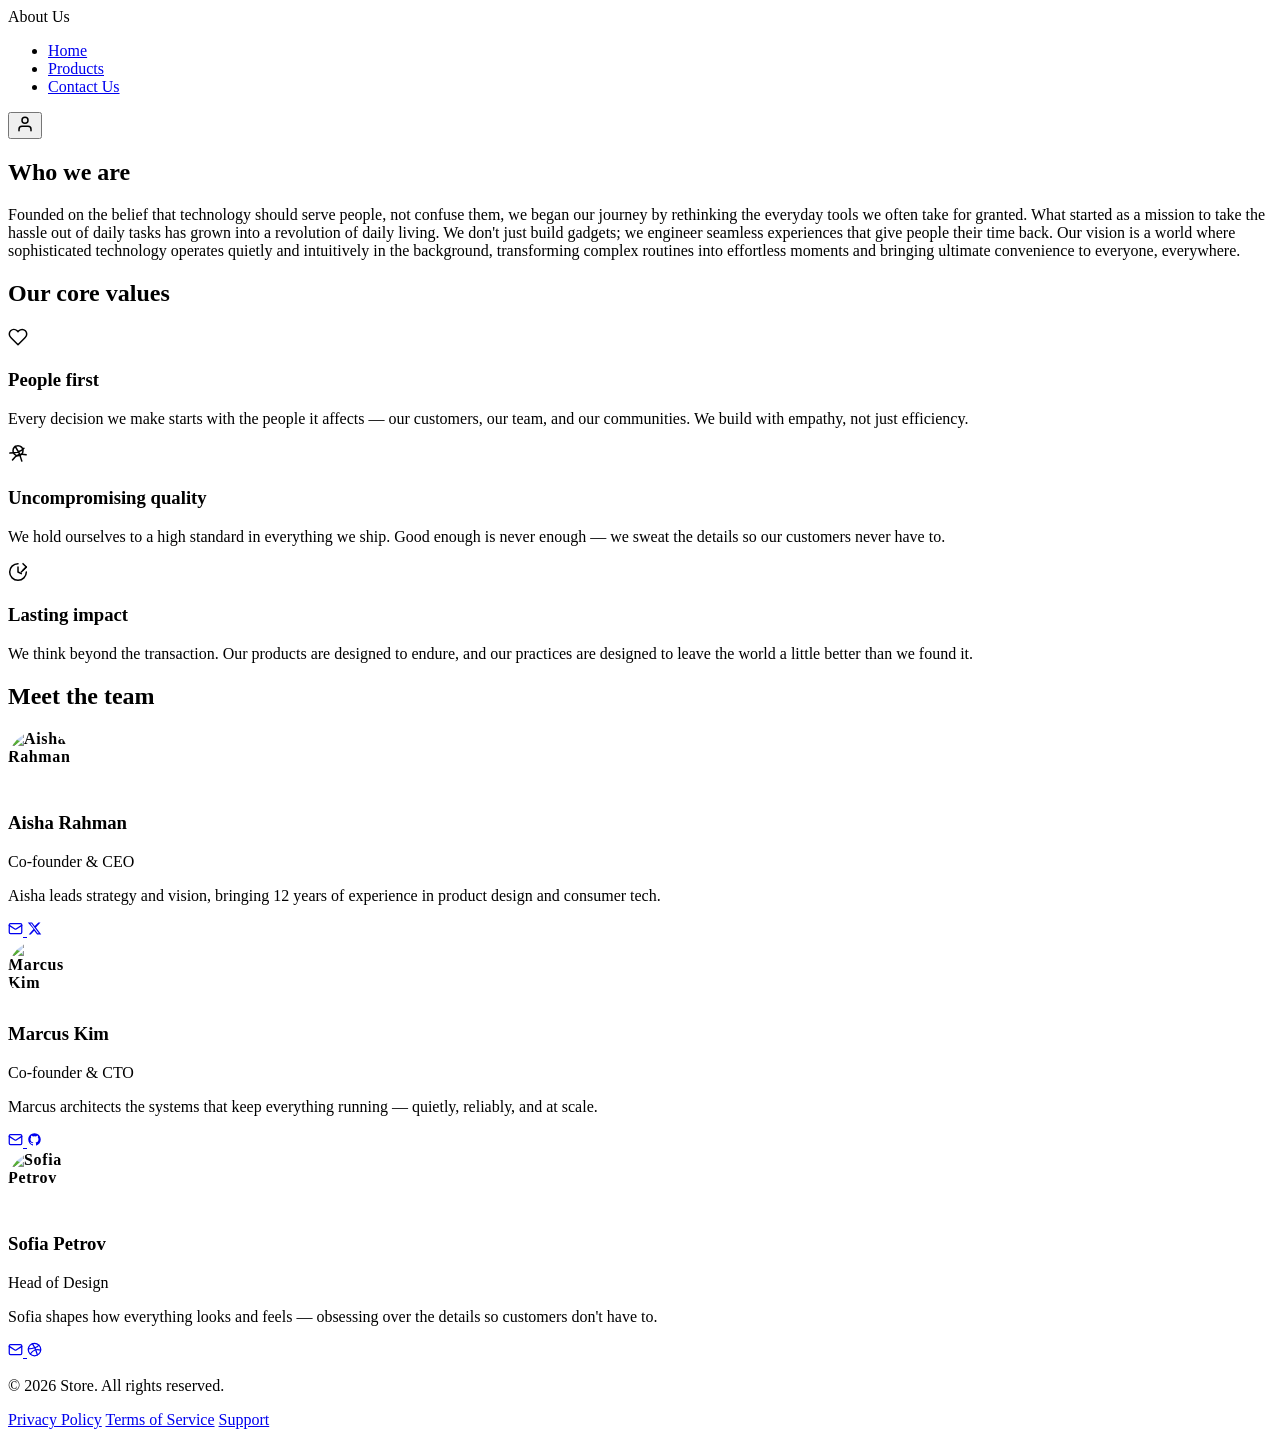
==== aboutus.html @ 40d1f87c "Create aboutus.html" ====
<!DOCTYPE html>
<html lang="en">
  <head>
    <meta charset="UTF-8" />
    <meta name="viewport" content="width=device-width, initial-scale=1.0" />
    <title>Decked Out Tech — About Us</title>
    <link rel="stylesheet" href="aboutus.css" />
    <link
      href="https://fonts.googleapis.com/css2?family=Roboto:wght@400;700&display=swap"
      rel="stylesheet"
    />
  </head>
  <body>
 
    <!-- ========== HEADER / NAV ========== -->
    <header class="site-header">
      <nav class="nav-container">
        <span class="nav-logo">About Us</span>
        <ul class="nav-links">
          <li><a href="index.html">Home</a></li>
          <li><a href="products.html">Products</a></li>
          <li><a href="contactus.html">Contact Us</a></li>
        </ul>
        <button class="nav-user" aria-label="User account">
          <svg xmlns="http://www.w3.org/2000/svg" width="18" height="18" viewBox="0 0 24 24"
            fill="none" stroke="currentColor" stroke-width="2" stroke-linecap="round"
            stroke-linejoin="round">
            <path d="M20 21v-2a4 4 0 0 0-4-4H8a4 4 0 0 0-4 4v2"/>
            <circle cx="12" cy="7" r="4"/>
          </svg>
        </button>
      </nav>
    </header>
 
    <!-- ========== MAIN CONTENT ========== -->
    <main class="main-content">
 
      <!-- ===== WHO WE ARE SECTION ===== -->
      <section class="who-section" aria-labelledby="who-heading">
        <h1 id="who-heading">Who we are</h1>
        <p class="who-body">
          Founded on the belief that technology should serve people, not confuse them, we began our journey by rethinking the everyday tools we often take for granted.
          What started as a mission to take the hassle out of daily tasks has grown into a revolution of daily living.
          We don't just build gadgets; we engineer seamless experiences that give people their time back.
          Our vision is a world where sophisticated technology operates quietly and intuitively in the background, transforming complex routines into effortless moments and bringing ultimate convenience to everyone, everywhere.
        </p>
      </section>
 
      <!-- ===== CORE VALUES SECTION ===== -->
      <section class="values-section" aria-labelledby="values-heading">
        <h2 id="values-heading" class="section-heading">Our core values</h2>
 
        <div class="values-grid">
 
          <!-- Value 1 -->
          <article class="value-card">
            <div class="value-icon" aria-hidden="true">
              <svg xmlns="http://www.w3.org/2000/svg" width="20" height="20" viewBox="0 0 24 24"
                fill="none" stroke="currentColor" stroke-width="1.8" stroke-linecap="round"
                stroke-linejoin="round">
                <path d="M20.84 4.61a5.5 5.5 0 0 0-7.78 0L12 5.67l-1.06-1.06a5.5 5.5 0 0 0-7.78 7.78l1.06 1.06L12 21.23l7.78-7.78 1.06-1.06a5.5 5.5 0 0 0 0-7.78z"/>
              </svg>
            </div>
            <h3 class="value-title">People first</h3>
            <p class="value-body">
              Every decision we make starts with the people it affects — our customers, our
              team, and our communities. We build with empathy, not just efficiency.
            </p>
          </article>
 
          <!-- Value 2 -->
          <article class="value-card">
            <div class="value-icon" aria-hidden="true">
              <svg xmlns="http://www.w3.org/2000/svg" width="20" height="20" viewBox="0 0 24 24"
                fill="none" stroke="currentColor" stroke-width="1.8" stroke-linecap="round"
                stroke-linejoin="round">
                <circle cx="12" cy="8" r="6"/>
                <path d="M8.56 2.75c4.37 6.03 6.02 9.42 8.03 17.72m2.54-15.38c-3.72 4.35-8.94 5.66-16.88 5.85m19.5 1.9c-3.5-.93-6.63-.82-8.94 0-2.58.92-5.01 2.86-7.44 6.32"/>
              </svg>
            </div>
            <h3 class="value-title">Uncompromising quality</h3>
            <p class="value-body">
              We hold ourselves to a high standard in everything we ship. Good enough is never
              enough — we sweat the details so our customers never have to.
            </p>
          </article>
 
          <!-- Value 3 -->
          <article class="value-card">
            <div class="value-icon" aria-hidden="true">
              <svg xmlns="http://www.w3.org/2000/svg" width="20" height="20" viewBox="0 0 24 24"
                fill="none" stroke="currentColor" stroke-width="1.8" stroke-linecap="round"
                stroke-linejoin="round">
                <path d="M12 2a10 10 0 1 0 10 10"/>
                <path d="M12 6v6l4 2"/>
                <path d="M22 6 16 12"/>
                <path d="m18 2 4 4-4 4"/>
              </svg>
            </div>
            <h3 class="value-title">Lasting impact</h3>
            <p class="value-body">
              We think beyond the transaction. Our products are designed to endure, and our
              practices are designed to leave the world a little better than we found it.
            </p>
          </article>
 
        </div>
      </section>
 
      <!-- ===== MEET THE TEAM SECTION ===== -->
      <section class="team-section" aria-labelledby="team-heading">
        <h2 id="team-heading" class="section-heading">Meet the team</h2>
 
        <div class="team-grid">
 
          <!-- Team Member 1 -->
          <article class="team-card">
            <div><img src="imgs/JPGfiles/AishaRahman.jpg" alt="Aisha Rahman" style=" 
                                                          width: 64px;
                                                          height: 64px;
                                                          border-radius: 50%;
                                                          font-size: 16px;
                                                          font-weight: 700;
                                                          display: flex;
                                                          flex-direction: row;
                                                          justify-content: center;
                                                          align-items: center;
                                                          margin-bottom: 6px;
                                                          letter-spacing: 0.04em;"/>
            </div>
            <h3 class="team-name">Aisha Rahman</h3>
            <p class="team-role">Co-founder &amp; CEO</p>
            <p class="team-bio">
              Aisha leads strategy and vision, bringing 12 years of experience in product
              design and consumer tech.
            </p>
            <div class="team-socials">
              <!-- Email icon -->
              <a href="#" aria-label="Email Aisha" class="social-link">
                <svg xmlns="http://www.w3.org/2000/svg" width="15" height="15" viewBox="0 0 24 24"
                  fill="none" stroke="currentColor" stroke-width="2" stroke-linecap="round"
                  stroke-linejoin="round">
                  <rect x="2" y="4" width="20" height="16" rx="2"/>
                  <path d="m22 7-8.97 5.7a1.94 1.94 0 0 1-2.06 0L2 7"/>
                </svg>
              </a>
              <!-- X / Twitter icon -->
              <a href="#" aria-label="Aisha on X" class="social-link">
                <svg xmlns="http://www.w3.org/2000/svg" width="15" height="15" viewBox="0 0 24 24"
                  fill="currentColor">
                  <path d="M18.244 2.25h3.308l-7.227 8.26 8.502 11.24H16.17l-4.714-6.231-5.401 6.231H2.746l7.73-8.835L1.254 2.25H8.08l4.253 5.622 5.91-5.622Zm-1.161 17.52h1.833L7.084 4.126H5.117z"/>
                </svg>
              </a>
            </div>
          </article>
 
          <!-- Team Member 2 -->
          <article class="team-card">
            <div><img src="imgs/JPGfiles/MarcusKim.jpg" alt="Marcus Kim" style=" 
                                                          width: 64px;
                                                          height: 64px;
                                                          border-radius: 50%;
                                                          font-size: 16px;
                                                          font-weight: 700;
                                                          display: flex;
                                                          flex-direction: row;
                                                          justify-content: center;
                                                          align-items: center;
                                                          margin-bottom: 6px;
                                                          letter-spacing: 0.04em;"/>
            </div>
            <h3 class="team-name">Marcus Kim</h3>
            <p class="team-role">Co-founder &amp; CTO</p>
            <p class="team-bio">
              Marcus architects the systems that keep everything running — quietly, reliably,
              and at scale.
            </p>
            <!-- Email icon -->
            <div class="team-socials">
              <a href="#" aria-label="Email Marcus" class="social-link">
                <svg xmlns="http://www.w3.org/2000/svg" width="15" height="15" viewBox="0 0 24 24"
                  fill="none" stroke="currentColor" stroke-width="2" stroke-linecap="round"
                  stroke-linejoin="round">
                  <rect x="2" y="4" width="20" height="16" rx="2"/>
                  <path d="m22 7-8.97 5.7a1.94 1.94 0 0 1-2.06 0L2 7"/>
                </svg>
              </a>
              <!-- GitHub icon -->
              <a href="#" aria-label="Marcus on GitHub" class="social-link">
                <svg xmlns="http://www.w3.org/2000/svg" width="15" height="15" viewBox="0 0 24 24"
                  fill="currentColor">
                  <path d="M12 2C6.477 2 2 6.484 2 12.021c0 4.428 2.865 8.184 6.839 9.504.5.092.682-.217.682-.482 0-.237-.009-.868-.013-1.703-2.782.605-3.369-1.342-3.369-1.342-.454-1.154-1.11-1.462-1.11-1.462-.908-.62.069-.608.069-.608 1.003.07 1.531 1.032 1.531 1.032.892 1.53 2.341 1.088 2.91.832.092-.647.35-1.088.636-1.338-2.22-.253-4.555-1.113-4.555-4.951 0-1.093.39-1.988 1.029-2.688-.103-.253-.446-1.272.098-2.65 0 0 .84-.27 2.75 1.026A9.564 9.564 0 0 1 12 6.844a9.59 9.59 0 0 1 2.504.337c1.909-1.296 2.747-1.027 2.747-1.027.546 1.379.202 2.398.1 2.651.64.7 1.028 1.595 1.028 2.688 0 3.848-2.339 4.695-4.566 4.942.359.309.678.92.678 1.855 0 1.338-.012 2.419-.012 2.747 0 .268.18.58.688.482C19.138 20.2 22 16.447 22 12.021 22 6.484 17.523 2 12 2z"/>
                </svg>
              </a>
            </div>
          </article>
 
          <!-- Team Member 3 -->
          <article class="team-card">
            <div><img src="imgs/JPGfiles/SofiaPetrov.jpg" alt="Sofia Petrov" style=" 
                                                          width: 64px;
                                                          height: 64px;
                                                          border-radius: 50%;
                                                          font-size: 16px;
                                                          font-weight: 700;
                                                          display: flex;
                                                          flex-direction: row;
                                                          justify-content: center;
                                                          align-items: center;
                                                          margin-bottom: 6px;
                                                          letter-spacing: 0.04em;"/>
            </div>
            <h3 class="team-name">Sofia Petrov</h3>
            <p class="team-role">Head of Design</p>
            <p class="team-bio">
              Sofia shapes how everything looks and feels — obsessing over the details so
              customers don't have to.
            </p>
            <div class="team-socials">
              <a href="#" aria-label="Email Sofia" class="social-link">
                <svg xmlns="http://www.w3.org/2000/svg" width="15" height="15" viewBox="0 0 24 24"
                  fill="none" stroke="currentColor" stroke-width="2" stroke-linecap="round"
                  stroke-linejoin="round">
                  <rect x="2" y="4" width="20" height="16" rx="2"/>
                  <path d="m22 7-8.97 5.7a1.94 1.94 0 0 1-2.06 0L2 7"/>
                </svg>
              </a>
              <!-- Dribbble-style icon -->
              <a href="#" aria-label="Sofia's portfolio" class="social-link">
                <svg xmlns="http://www.w3.org/2000/svg" width="15" height="15" viewBox="0 0 24 24"
                  fill="none" stroke="currentColor" stroke-width="2" stroke-linecap="round"
                  stroke-linejoin="round">
                  <circle cx="12" cy="12" r="10"/>
                  <path d="M8.56 2.75c4.37 6.03 6.02 9.42 8.03 17.72m2.54-15.38c-3.72 4.35-8.94 5.66-16.88 5.85m19.5 1.9c-3.5-.93-6.63-.82-8.94 0-2.58.92-5.01 2.86-7.44 6.32"/>
                </svg>
              </a>
            </div>
          </article>
 
        </div>
      </section>
 
    </main>
 
    <!-- ========== FOOTER ========== -->
    <footer class="site-footer">
      <p class="footer-copy">&copy; 2026 Store. All rights reserved.</p>
      <div class="footer-links">
        <a href="#" class="footer-link">Privacy Policy</a>
        <a href="#" class="footer-link">Terms of Service</a>
        <a href="#" class="footer-link">Support</a>
      </div>
    </footer>
  </body>
</html>
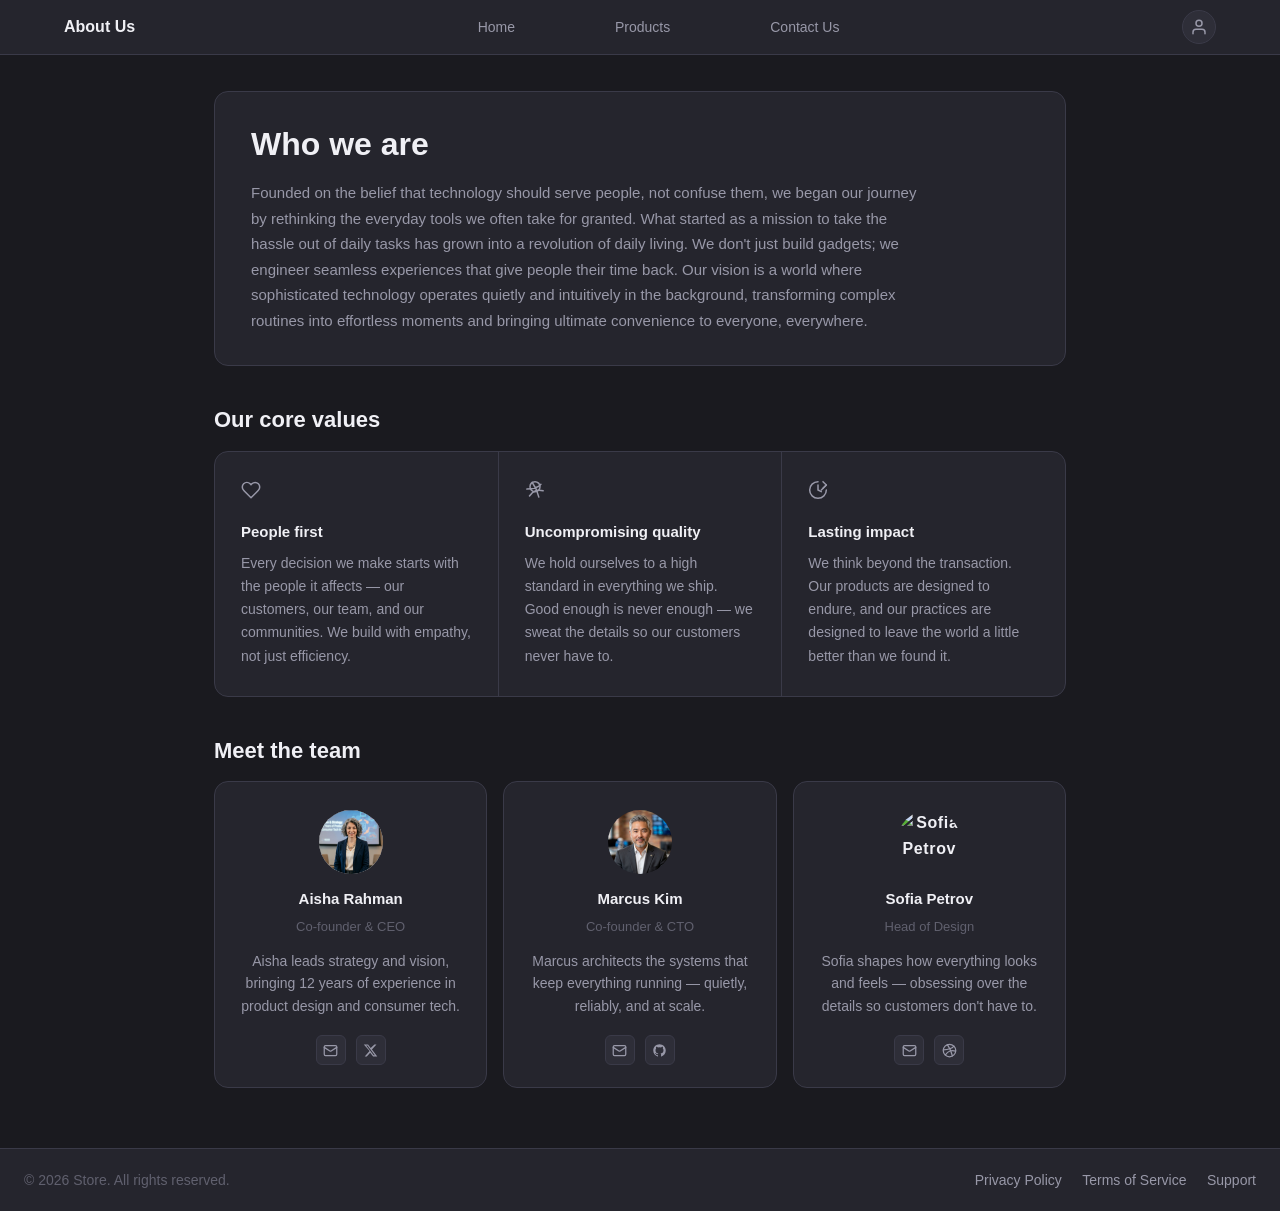
==== commit 4b1caf1e: "Update aboutus.html" ====
--- a/aboutus.html
+++ b/aboutus.html
@@ -115,7 +115,7 @@
  
           <!-- Team Member 1 -->
           <article class="team-card">
-            <div><img src="imgs/JPGfiles/AishaRahman.jpg" alt="Aisha Rahman" style=" 
+            <div><img src="AishaRahman.jpg" alt="Aisha Rahman" style=" 
                                                           width: 64px;
                                                           height: 64px;
                                                           border-radius: 50%;
@@ -156,7 +156,7 @@
  
           <!-- Team Member 2 -->
           <article class="team-card">
-            <div><img src="imgs/JPGfiles/MarcusKim.jpg" alt="Marcus Kim" style=" 
+            <div><img src="MarcusKim.jpg" alt="Marcus Kim" style=" 
                                                           width: 64px;
                                                           height: 64px;
                                                           border-radius: 50%;
@@ -197,7 +197,7 @@
  
           <!-- Team Member 3 -->
           <article class="team-card">
-            <div><img src="imgs/JPGfiles/SofiaPetrov.jpg" alt="Sofia Petrov" style=" 
+            <div><img src="SofiaPetrov.jpg" alt="Sofia Petrov" style=" 
                                                           width: 64px;
                                                           height: 64px;
                                                           border-radius: 50%;
--- a/aboutus.css
+++ b/aboutus.css
@@ -0,0 +1,358 @@
+/* =============================================================
+   CUSTOM PROPERTIES
+   ============================================================= */
+:root {
+  --color-primary:   #3b82f6;   /* blue — social links, accents */
+  --color-secondary: #f59e0b;   /* amber — available for highlights */
+ 
+  --bg-base:    #1a1a1f;
+  --bg-surface: #25252d;
+  --bg-raised:  #2e2e38;
+  --bg-avatar:  #32323e;
+ 
+  --text-primary:   #f0f0f5;
+  --text-secondary: #9898a8;
+  --text-muted:     #60606e;
+ 
+  --border-color: #3a3a48;
+  --radius-sm: 6px;
+  --radius-md: 10px;
+  --radius-lg: 14px;
+}
+ 
+/* =============================================================
+   RESET & BASE
+   ============================================================= */
+*, *::before, *::after {
+  box-sizing: border-box;
+  margin: 0;
+  padding: 0;
+}
+ 
+body {
+  font-family: 'Roboto', Helvetica, sans-serif;
+  font-size: 16px;
+  font-weight: 400;
+  background-color: var(--bg-base);
+  color: var(--text-primary);
+  line-height: 1.6;
+  min-height: 100vh;
+  display: flex;
+  flex-direction: column;
+  justify-content: flex-start;
+  align-items: stretch;
+}
+ 
+h1 {
+  font-size: 32px;
+  font-weight: 700;
+  line-height: 1.25;
+}
+ 
+h2 {
+  font-size: 22px;
+  font-weight: 700;
+  line-height: 1.3;
+}
+ 
+h3 {
+  font-size: 15px;
+  font-weight: 700;
+  line-height: 1.4;
+}
+ 
+a {
+  color: var(--text-secondary);
+  text-decoration: none;
+  transition: color 0.2s;
+}
+ 
+a:hover {
+  color: var(--text-primary);
+}
+ 
+ul {
+  list-style: none;
+}
+ 
+img {
+  display: block;
+  width: 100%;
+  height: 100%;
+  object-fit: cover;
+}
+ 
+/* =============================================================
+   HEADER & NAV
+   ============================================================= */
+.site-header {
+  background-color: var(--bg-surface);
+  border-bottom: 1px solid var(--border-color);
+  position: sticky;
+  top: 0;
+  z-index: 100;
+}
+ 
+.nav-container {
+  max-width: 1200px;
+  margin: 0 auto;
+  padding: 0 24px;
+  height: 54px;
+  display: flex;
+  flex-direction: row;
+  justify-content: space-between;
+  align-items: center;
+}
+ 
+.nav-logo {
+  font-size: 16px;
+  font-weight: 700;
+  color: var(--text-primary);
+}
+ 
+.nav-links {
+  display: flex;
+  flex: 1 1 auto;
+  flex-direction: row;
+  justify-content: center;
+  align-items: center;
+  gap: 100px;
+}
+ 
+.nav-links a {
+  font-size: 14px;
+  color: var(--text-secondary);
+}
+ 
+.nav-links a:hover {
+  color: var(--text-primary);
+}
+ 
+.nav-user {
+  background-color: var(--bg-raised);
+  border: 1px solid var(--border-color);
+  border-radius: 50%;
+  width: 34px;
+  height: 34px;
+  display: flex;
+  flex-direction: row;
+  justify-content: center;
+  align-items: center;
+  cursor: pointer;
+  color: var(--text-secondary);
+  transition: background-color 0.2s, color 0.2s;
+}
+ 
+.nav-user:hover {
+  color: var(--text-primary);
+}
+ 
+/* =============================================================
+   MAIN
+   ============================================================= */
+.main-content {
+  flex: 1;
+  max-width: 900px;
+  width: 100%;
+  margin: 0 auto;
+  padding: 36px 24px 60px;
+  display: flex;
+  flex-direction: column;
+  justify-content: flex-start;
+  align-items: stretch;
+  gap: 40px;
+}
+ 
+/* Shared section heading */
+.section-heading {
+  color: var(--text-primary);
+  margin-bottom: 16px;
+}
+ 
+/* =============================================================
+   WHO WE ARE SECTION
+   ============================================================= */
+.who-section {
+  background-color: var(--bg-surface);
+  border: 1px solid var(--border-color);
+  border-radius: var(--radius-lg);
+  padding: 32px 36px;
+  display: flex;
+  flex-direction: column;
+  justify-content: flex-start;
+  align-items: flex-start;
+  gap: 16px;
+}
+ 
+.who-body {
+  font-size: 15px;
+  color: var(--text-secondary);
+  line-height: 1.7;
+  max-width: 680px;
+}
+ 
+/* =============================================================
+   CORE VALUES SECTION
+   ============================================================= */
+.values-section {
+  display: flex;
+  flex-direction: column;
+  justify-content: flex-start;
+  align-items: stretch;
+}
+ 
+.values-grid {
+  background-color: var(--bg-surface);
+  border: 1px solid var(--border-color);
+  border-radius: var(--radius-lg);
+  display: flex;
+  flex-direction: row;
+  justify-content: flex-start;
+  align-items: stretch;
+}
+ 
+/* --- Individual Value Card --- */
+.value-card {
+  flex: 1;
+  padding: 28px 26px;
+  display: flex;
+  flex-direction: column;
+  justify-content: flex-start;
+  align-items: flex-start;
+  gap: 10px;
+  border-right: 1px solid var(--border-color);
+}
+ 
+.value-card:last-child {
+  border-right: none;
+}
+ 
+.value-icon {
+  color: var(--text-secondary);
+  margin-bottom: 4px;
+}
+ 
+.value-title {
+  font-size: 15px;
+  font-weight: 700;
+  color: var(--text-primary);
+}
+ 
+.value-body {
+  font-size: 14px;
+  color: var(--text-secondary);
+  line-height: 1.65;
+}
+ 
+/* =============================================================
+   MEET THE TEAM SECTION
+   ============================================================= */
+.team-section {
+  display: flex;
+  flex-direction: column;
+  justify-content: flex-start;
+  align-items: stretch;
+}
+ 
+.team-grid {
+  display: flex;
+  flex-direction: row;
+  justify-content: flex-start;
+  align-items: stretch;
+  gap: 16px;
+}
+ 
+/* --- Team Card --- */
+.team-card {
+  flex: 1;
+  background-color: var(--bg-surface);
+  border: 1px solid var(--border-color);
+  border-radius: var(--radius-lg);
+  padding: 28px 22px 22px;
+  display: flex;
+  flex-direction: column;
+  justify-content: flex-start;
+  align-items: center;
+  gap: 8px;
+  text-align: center;
+}
+ 
+/* Avatar circle with initials */
+ 
+.team-name {
+  font-size: 15px;
+  font-weight: 700;
+  color: var(--text-primary);
+}
+ 
+.team-role {
+  font-size: 13px;
+  color: var(--text-muted);
+}
+ 
+.team-bio {
+  font-size: 14px;
+  color: var(--text-secondary);
+  line-height: 1.6;
+  margin-top: 4px;
+}
+ 
+/* Social icons row */
+.team-socials {
+  display: flex;
+  flex-direction: row;
+  justify-content: center;
+  align-items: center;
+  gap: 10px;
+  margin-top: 10px;
+}
+ 
+.social-link {
+  width: 30px;
+  height: 30px;
+  border: 1px solid var(--border-color);
+  border-radius: var(--radius-sm);
+  background-color: var(--bg-raised);
+  display: flex;
+  flex-direction: row;
+  justify-content: center;
+  align-items: center;
+  color: var(--text-secondary);
+  transition: border-color 0.2s, color 0.2s;
+}
+ 
+.social-link:hover {
+  border-color: var(--color-primary);
+  color: var(--color-primary);
+}
+ 
+/* =============================================================
+   FOOTER
+   ============================================================= */
+.site-footer {
+  background-color: var(--bg-surface);
+  border-top: 1px solid var(--border-color);
+  padding: 18px 24px;
+  display: flex;
+  flex-direction: row;
+  justify-content: space-between;
+  align-items: center;
+}
+ 
+.footer-copy {
+  font-size: 14px;
+  color: var(--text-muted);
+}
+
+.footer-link {
+  font-size: 14px;
+  margin-left: 16px;
+  color: #9898a8;
+  text-decoration: none;
+}
+
+.footer-link:hover {
+  color: #f0f0f5;
+  transition: color 0.2s;
+}
+
